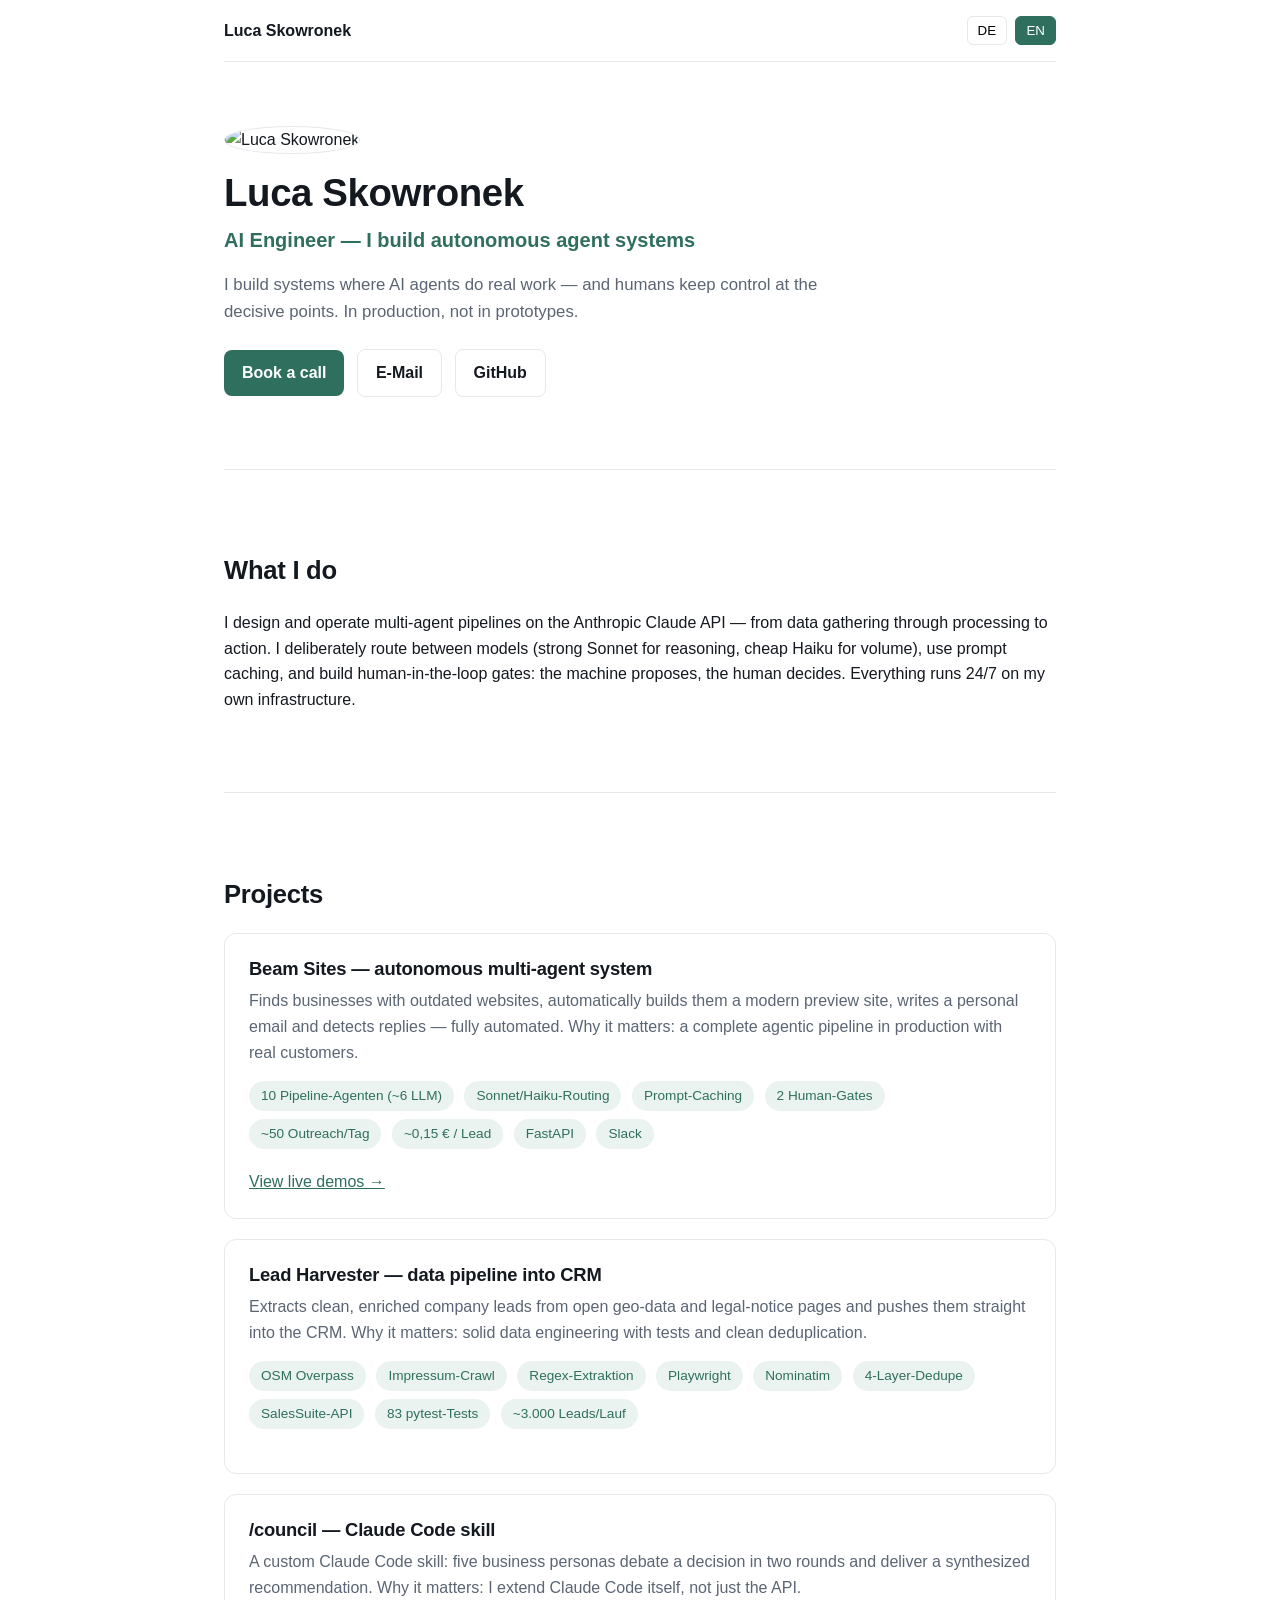
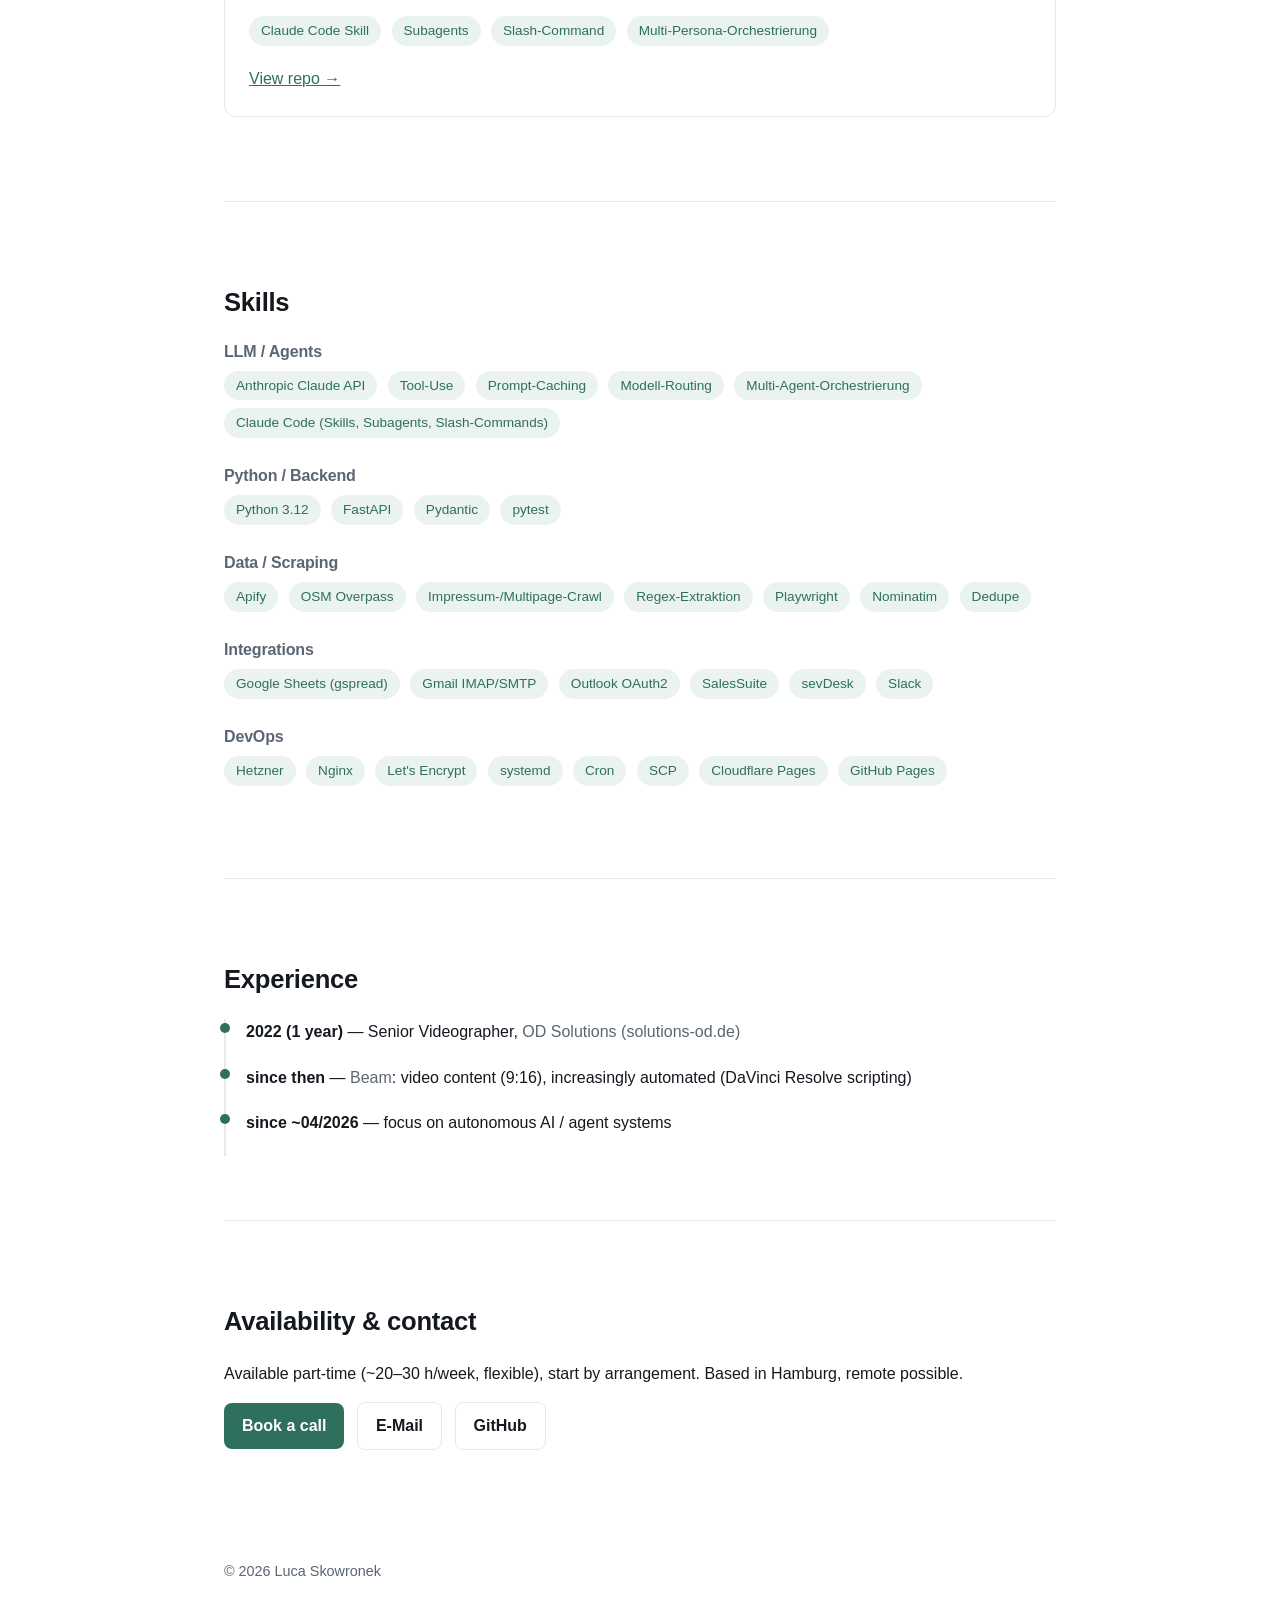
==== index.html @ d26a1baf "feat: bilingual static portfolio site + CV PDF Single-page DE/EN portfolio (HTML/CSS + vanilla JS) f" ====
<!DOCTYPE html>
<html lang="de">
<head>
  <meta charset="UTF-8" />
  <meta name="viewport" content="width=device-width, initial-scale=1.0" />
  <title>Luca Skowronek — AI Engineer</title>
  <meta name="description" content="Luca Skowronek — AI Engineer. Ich baue autonome Multi-Agent-Systeme mit der Anthropic Claude API. / I build autonomous multi-agent systems on the Anthropic Claude API." />
  <link rel="stylesheet" href="styles.css" />
</head>
<body>
  <header>
    <a class="brand" href="#hero">Luca Skowronek</a>
    <div class="lang-toggle">
      <button data-lang="de" type="button">DE</button>
      <button data-lang="en" type="button">EN</button>
    </div>
  </header>

  <main>
    <section id="hero">
      <img class="photo" src="assets/photo.jpg" alt="Luca Skowronek" />
      <h1>Luca Skowronek</h1>
      <p class="headline">
        <span class="lang-de">AI Engineer — ich baue autonome Agent-Systeme</span>
        <span class="lang-en">AI Engineer — I build autonomous agent systems</span>
      </p>
      <p class="pitch">
        <span class="lang-de">Ich baue Systeme, in denen KI-Agenten echte Arbeit erledigen — und der Mensch an den entscheidenden Punkten die Kontrolle behält. In Produktion, nicht im Prototyp.</span>
        <span class="lang-en">I build systems where AI agents do real work — and humans keep control at the decisive points. In production, not in prototypes.</span>
      </p>
      <div class="cta">
        <a class="btn btn-primary" href="https://calendly.com/business-lucaskowronek">
          <span class="lang-de">Gespräch buchen</span><span class="lang-en">Book a call</span>
        </a>
        <a class="btn btn-secondary" href="mailto:business@lucaskowronek.de">E-Mail</a>
        <a class="btn btn-secondary" href="https://github.com/business664">GitHub</a>
      </div>
    </section>

    <section id="was-ich-mache">
      <h2><span class="lang-de">Was ich mache</span><span class="lang-en">What I do</span></h2>
      <p>
        <span class="lang-de">Ich entwerfe und betreibe Multi-Agent-Pipelines mit der Anthropic Claude API — von der Datenbeschaffung über die Verarbeitung bis zur Aktion. Ich route bewusst zwischen Modellen (starkes Sonnet fürs Denken, günstiges Haiku fürs Volumen), nutze Prompt-Caching und baue Human-in-the-Loop-Gates ein: Die Maschine schlägt vor, der Mensch entscheidet. Alles läuft 24/7 auf eigener Infrastruktur.</span>
        <span class="lang-en">I design and operate multi-agent pipelines on the Anthropic Claude API — from data gathering through processing to action. I deliberately route between models (strong Sonnet for reasoning, cheap Haiku for volume), use prompt caching, and build human-in-the-loop gates: the machine proposes, the human decides. Everything runs 24/7 on my own infrastructure.</span>
      </p>
    </section>

    <section id="projekte">
      <h2><span class="lang-de">Projekte</span><span class="lang-en">Projects</span></h2>

      <article class="card">
        <h3>
          <span class="lang-de">Beam Sites — autonomes Multi-Agent-System</span>
          <span class="lang-en">Beam Sites — autonomous multi-agent system</span>
        </h3>
        <p>
          <span class="lang-de">Findet Unternehmen mit veralteten Websites, baut ihnen automatisch eine moderne Vorschau-Website, schreibt eine persönliche Mail und erkennt Antworten — vollautomatisch. Warum es zählt: eine komplette agentische Pipeline in Produktion mit echten Kunden.</span>
          <span class="lang-en">Finds businesses with outdated websites, automatically builds them a modern preview site, writes a personal email and detects replies — fully automated. Why it matters: a complete agentic pipeline in production with real customers.</span>
        </p>
        <div class="chips">
          <span class="chip">10 Pipeline-Agenten (~6 LLM)</span>
          <span class="chip">Sonnet/Haiku-Routing</span>
          <span class="chip">Prompt-Caching</span>
          <span class="chip">2 Human-Gates</span>
          <span class="chip">~50 Outreach/Tag</span>
          <span class="chip">~0,15 € / Lead</span>
          <span class="chip">FastAPI</span>
          <span class="chip">Slack</span>
        </div>
        <a href="https://beamsites.de">
          <span class="lang-de">Live-Demos ansehen →</span><span class="lang-en">View live demos →</span>
        </a>
      </article>

      <article class="card">
        <h3>
          <span class="lang-de">Lead-Harvester — Datenpipeline ins CRM</span>
          <span class="lang-en">Lead Harvester — data pipeline into CRM</span>
        </h3>
        <p>
          <span class="lang-de">Gewinnt aus offenen Geodaten und Impressums-Seiten saubere, angereicherte Firmen-Leads und pusht sie direkt ins CRM. Warum es zählt: belastbares Daten-Engineering mit Tests und sauberer Deduplizierung.</span>
          <span class="lang-en">Extracts clean, enriched company leads from open geo-data and legal-notice pages and pushes them straight into the CRM. Why it matters: solid data engineering with tests and clean deduplication.</span>
        </p>
        <div class="chips">
          <span class="chip">OSM Overpass</span>
          <span class="chip">Impressum-Crawl</span>
          <span class="chip">Regex-Extraktion</span>
          <span class="chip">Playwright</span>
          <span class="chip">Nominatim</span>
          <span class="chip">4-Layer-Dedupe</span>
          <span class="chip">SalesSuite-API</span>
          <span class="chip">83 pytest-Tests</span>
          <span class="chip">~3.000 Leads/Lauf</span>
        </div>
      </article>

      <article class="card">
        <h3>
          <span class="lang-de">/council — Claude-Code-Skill</span>
          <span class="lang-en">/council — Claude Code skill</span>
        </h3>
        <p>
          <span class="lang-de">Ein eigenes Skill für Claude Code: fünf Business-Personas diskutieren eine Entscheidungsfrage in zwei Runden und liefern eine synthetisierte Empfehlung. Warum es zählt: ich erweitere Claude Code selbst, nicht nur die API.</span>
          <span class="lang-en">A custom Claude Code skill: five business personas debate a decision in two rounds and deliver a synthesized recommendation. Why it matters: I extend Claude Code itself, not just the API.</span>
        </p>
        <div class="chips">
          <span class="chip">Claude Code Skill</span>
          <span class="chip">Subagents</span>
          <span class="chip">Slash-Command</span>
          <span class="chip">Multi-Persona-Orchestrierung</span>
        </div>
        <a href="https://github.com/business664/council">
          <span class="lang-de">Repo ansehen →</span><span class="lang-en">View repo →</span>
        </a>
      </article>
    </section>

    <section id="skills">
      <h2>Skills</h2>
      <div class="skill-group">
        <h3>LLM / Agents</h3>
        <div class="chips">
          <span class="chip">Anthropic Claude API</span>
          <span class="chip">Tool-Use</span>
          <span class="chip">Prompt-Caching</span>
          <span class="chip">Modell-Routing</span>
          <span class="chip">Multi-Agent-Orchestrierung</span>
          <span class="chip">Claude Code (Skills, Subagents, Slash-Commands)</span>
        </div>
      </div>
      <div class="skill-group">
        <h3>Python / Backend</h3>
        <div class="chips">
          <span class="chip">Python 3.12</span>
          <span class="chip">FastAPI</span>
          <span class="chip">Pydantic</span>
          <span class="chip">pytest</span>
        </div>
      </div>
      <div class="skill-group">
        <h3>Data / Scraping</h3>
        <div class="chips">
          <span class="chip">Apify</span>
          <span class="chip">OSM Overpass</span>
          <span class="chip">Impressum-/Multipage-Crawl</span>
          <span class="chip">Regex-Extraktion</span>
          <span class="chip">Playwright</span>
          <span class="chip">Nominatim</span>
          <span class="chip">Dedupe</span>
        </div>
      </div>
      <div class="skill-group">
        <h3><span class="lang-de">Integrationen</span><span class="lang-en">Integrations</span></h3>
        <div class="chips">
          <span class="chip">Google Sheets (gspread)</span>
          <span class="chip">Gmail IMAP/SMTP</span>
          <span class="chip">Outlook OAuth2</span>
          <span class="chip">SalesSuite</span>
          <span class="chip">sevDesk</span>
          <span class="chip">Slack</span>
        </div>
      </div>
      <div class="skill-group">
        <h3>DevOps</h3>
        <div class="chips">
          <span class="chip">Hetzner</span>
          <span class="chip">Nginx</span>
          <span class="chip">Let's Encrypt</span>
          <span class="chip">systemd</span>
          <span class="chip">Cron</span>
          <span class="chip">SCP</span>
          <span class="chip">Cloudflare Pages</span>
          <span class="chip">GitHub Pages</span>
        </div>
      </div>
    </section>

    <section id="erfahrung">
      <h2><span class="lang-de">Erfahrung</span><span class="lang-en">Experience</span></h2>
      <ol class="timeline">
        <li>
          <span class="when">2022 <span class="lang-de">(1 Jahr)</span><span class="lang-en">(1 year)</span></span> —
          <span class="lang-de">Senior Videograf</span><span class="lang-en">Senior Videographer</span>,
          <span class="where">OD Solutions (solutions-od.de)</span>
        </li>
        <li>
          <span class="when"><span class="lang-de">danach–heute</span><span class="lang-en">since then</span></span> —
          <span class="where">Beam</span>:
          <span class="lang-de">Video-Content (9:16), zunehmend automatisiert (DaVinci-Resolve-Scripting)</span>
          <span class="lang-en">video content (9:16), increasingly automated (DaVinci Resolve scripting)</span>
        </li>
        <li>
          <span class="when"><span class="lang-de">seit ~04/2026</span><span class="lang-en">since ~04/2026</span></span> —
          <span class="lang-de">Fokus auf autonome AI-/Agent-Systeme</span>
          <span class="lang-en">focus on autonomous AI / agent systems</span>
        </li>
      </ol>
    </section>

    <section id="kontakt">
      <h2><span class="lang-de">Verfügbarkeit &amp; Kontakt</span><span class="lang-en">Availability &amp; contact</span></h2>
      <p>
        <span class="lang-de">Verfügbar für Teilzeit (~20–30 h/Woche, flexibel), Eintritt nach Absprache. Standort Hamburg, remote möglich.</span>
        <span class="lang-en">Available part-time (~20–30 h/week, flexible), start by arrangement. Based in Hamburg, remote possible.</span>
      </p>
      <div class="cta">
        <a class="btn btn-primary" href="https://calendly.com/business-lucaskowronek">
          <span class="lang-de">Gespräch buchen</span><span class="lang-en">Book a call</span>
        </a>
        <a class="btn btn-secondary" href="mailto:business@lucaskowronek.de">E-Mail</a>
        <a class="btn btn-secondary" href="https://github.com/business664">GitHub</a>
      </div>
    </section>
  </main>

  <footer>
    <p>© 2026 Luca Skowronek</p>
  </footer>

  <script src="script.js" defer></script>
</body>
</html>
---- styles.css ----
:root {
  --bg: #ffffff;
  --fg: #14181f;
  --muted: #5b6573;
  --accent: #2f6f5e;        /* ruhiges Gruen; final anpassbar */
  --accent-soft: #eaf3f0;
  --border: #e6e8ec;
  --maxw: 880px;
  --font: -apple-system, BlinkMacSystemFont, "Segoe UI", Inter, Roboto, sans-serif;
}

* { box-sizing: border-box; }
html { scroll-behavior: smooth; }
body { margin: 0; font-family: var(--font); color: var(--fg); background: var(--bg); line-height: 1.6; }
main { max-width: var(--maxw); margin: 0 auto; padding: 0 24px; }
section { padding: 64px 0; border-top: 1px solid var(--border); }
h1, h2, h3 { line-height: 1.2; letter-spacing: -0.01em; }
h2 { font-size: 1.6rem; margin-bottom: 24px; }
a { color: var(--accent); }

/* Header */
header {
  display: flex; justify-content: space-between; align-items: center;
  max-width: var(--maxw); margin: 0 auto; padding: 16px 24px;
}
.brand { font-weight: 700; text-decoration: none; color: var(--fg); }
.lang-toggle button {
  border: 1px solid var(--border); background: #fff; cursor: pointer;
  padding: 6px 10px; border-radius: 6px; margin-left: 4px;
}
.lang-toggle button.active { background: var(--accent); color: #fff; border-color: var(--accent); }

/* Buttons + Chips */
.chip {
  display: inline-block; background: var(--accent-soft); color: var(--accent);
  border-radius: 999px; padding: 4px 12px; margin: 0 6px 8px 0; font-size: 0.85rem;
}
.btn {
  display: inline-block; padding: 10px 18px; border-radius: 8px; text-decoration: none;
  font-weight: 600; margin: 0 8px 8px 0;
}
.btn-primary { background: var(--accent); color: #fff; }
.btn-secondary { border: 1px solid var(--border); color: var(--fg); }

/* Hero */
#hero { text-align: left; }
#hero .photo {
  width: 96px; height: 96px; border-radius: 50%; object-fit: cover;
  border: 1px solid var(--border); margin-bottom: 16px;
}
#hero h1 { font-size: 2.4rem; margin: 0 0 8px; }
#hero .headline { font-size: 1.25rem; color: var(--accent); margin: 0 0 16px; font-weight: 600; }
#hero .pitch { font-size: 1.05rem; color: var(--muted); max-width: 640px; margin: 0 0 24px; }

/* Cards */
.card { border: 1px solid var(--border); border-radius: 12px; padding: 24px; margin-bottom: 20px; }
.card h3 { margin: 0 0 8px; font-size: 1.15rem; }
.card p { color: var(--muted); margin: 0 0 16px; }
.card .chips { margin-bottom: 12px; }

/* Skills */
.skill-group { margin-bottom: 20px; }
.skill-group h3 { font-size: 1rem; margin: 0 0 10px; color: var(--muted); }

/* Timeline */
.timeline { list-style: none; padding: 0; margin: 0; }
.timeline li { padding: 0 0 20px 20px; border-left: 2px solid var(--border); position: relative; }
.timeline li::before {
  content: ""; width: 10px; height: 10px; background: var(--accent);
  border-radius: 50%; position: absolute; left: -6px; top: 4px;
}
.timeline .when { font-weight: 600; }
.timeline .where { color: var(--muted); }

/* Footer */
footer { max-width: var(--maxw); margin: 0 auto; padding: 24px; color: var(--muted); font-size: 0.9rem; }

/* Sprach-Sichtbarkeit */
html[lang="de"] .lang-en { display: none; }
html[lang="en"] .lang-de { display: none; }

/* Scroll-Reveal */
.reveal { opacity: 0; transform: translateY(16px); transition: opacity .5s ease, transform .5s ease; }
.reveal.visible { opacity: 1; transform: none; }
@media (prefers-reduced-motion: reduce) { .reveal { opacity: 1; transform: none; transition: none; } }

/* Mobile */
@media (max-width: 600px) {
  #hero h1 { font-size: 1.9rem; }
  header { flex-wrap: wrap; gap: 8px; }
  section { padding: 40px 0; }
  .btn { display: block; text-align: center; margin-right: 0; }
}

/* Print / PDF (1-seitig, ATS-freundlich) */
@media print {
  .lang-toggle, .btn, #hero .photo { display: none !important; }
  .reveal { opacity: 1 !important; transform: none !important; }
  html[lang="en"] .lang-de, html[lang="de"] .lang-en { display: none; } /* aktive Sprache drucken */
  body { font-size: 10.5pt; color: #000; }
  main { max-width: 100%; padding: 0; }
  header { padding: 0 0 8px; }
  section { padding: 10px 0; border-top: none; break-inside: avoid; }
  h2 { font-size: 12pt; margin-bottom: 6px; }
  #hero h1 { font-size: 18pt; }
  .card { border: none; padding: 0 0 8px; margin-bottom: 8px; }
  .chip { background: none; color: #000; padding: 0; margin-right: 8px; }
  .chip::after { content: " ·"; }
  a { color: #000; text-decoration: none; }
  footer { padding: 8px 0 0; }
  @page { margin: 14mm; }
}
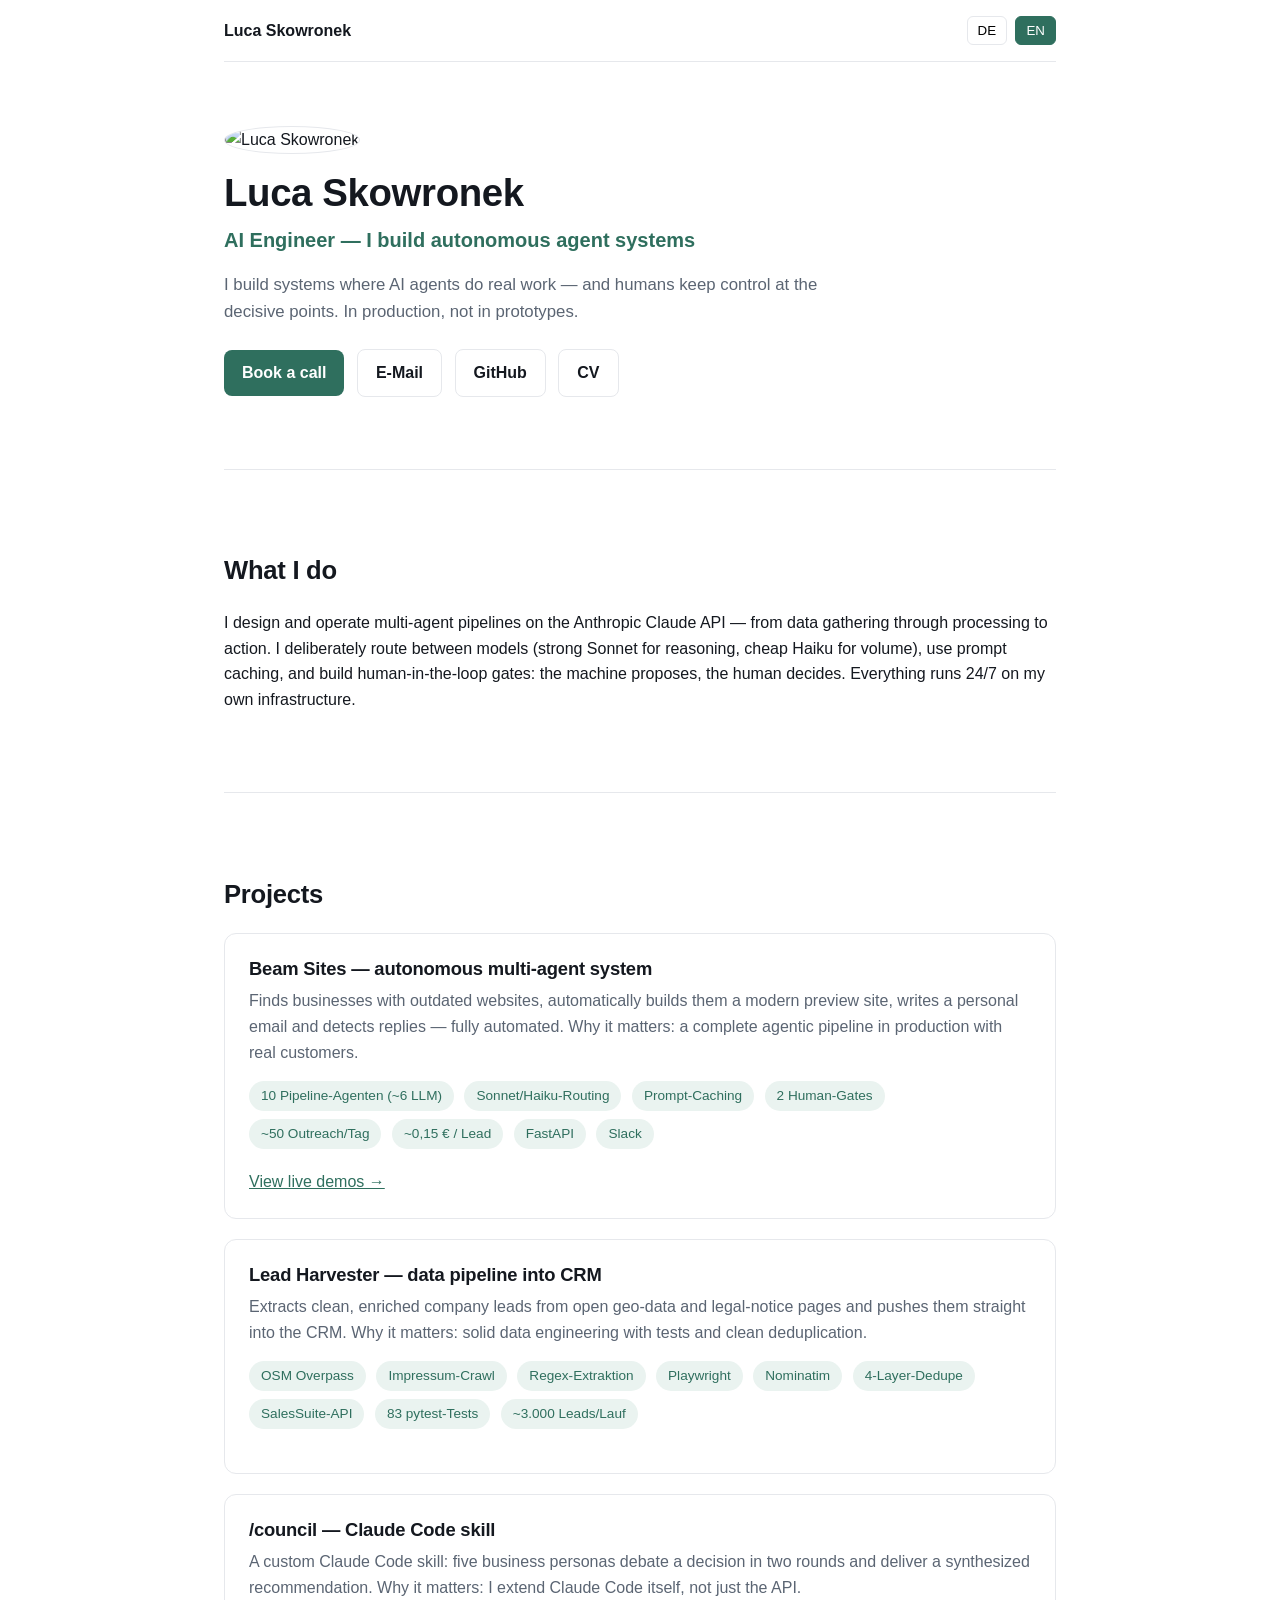
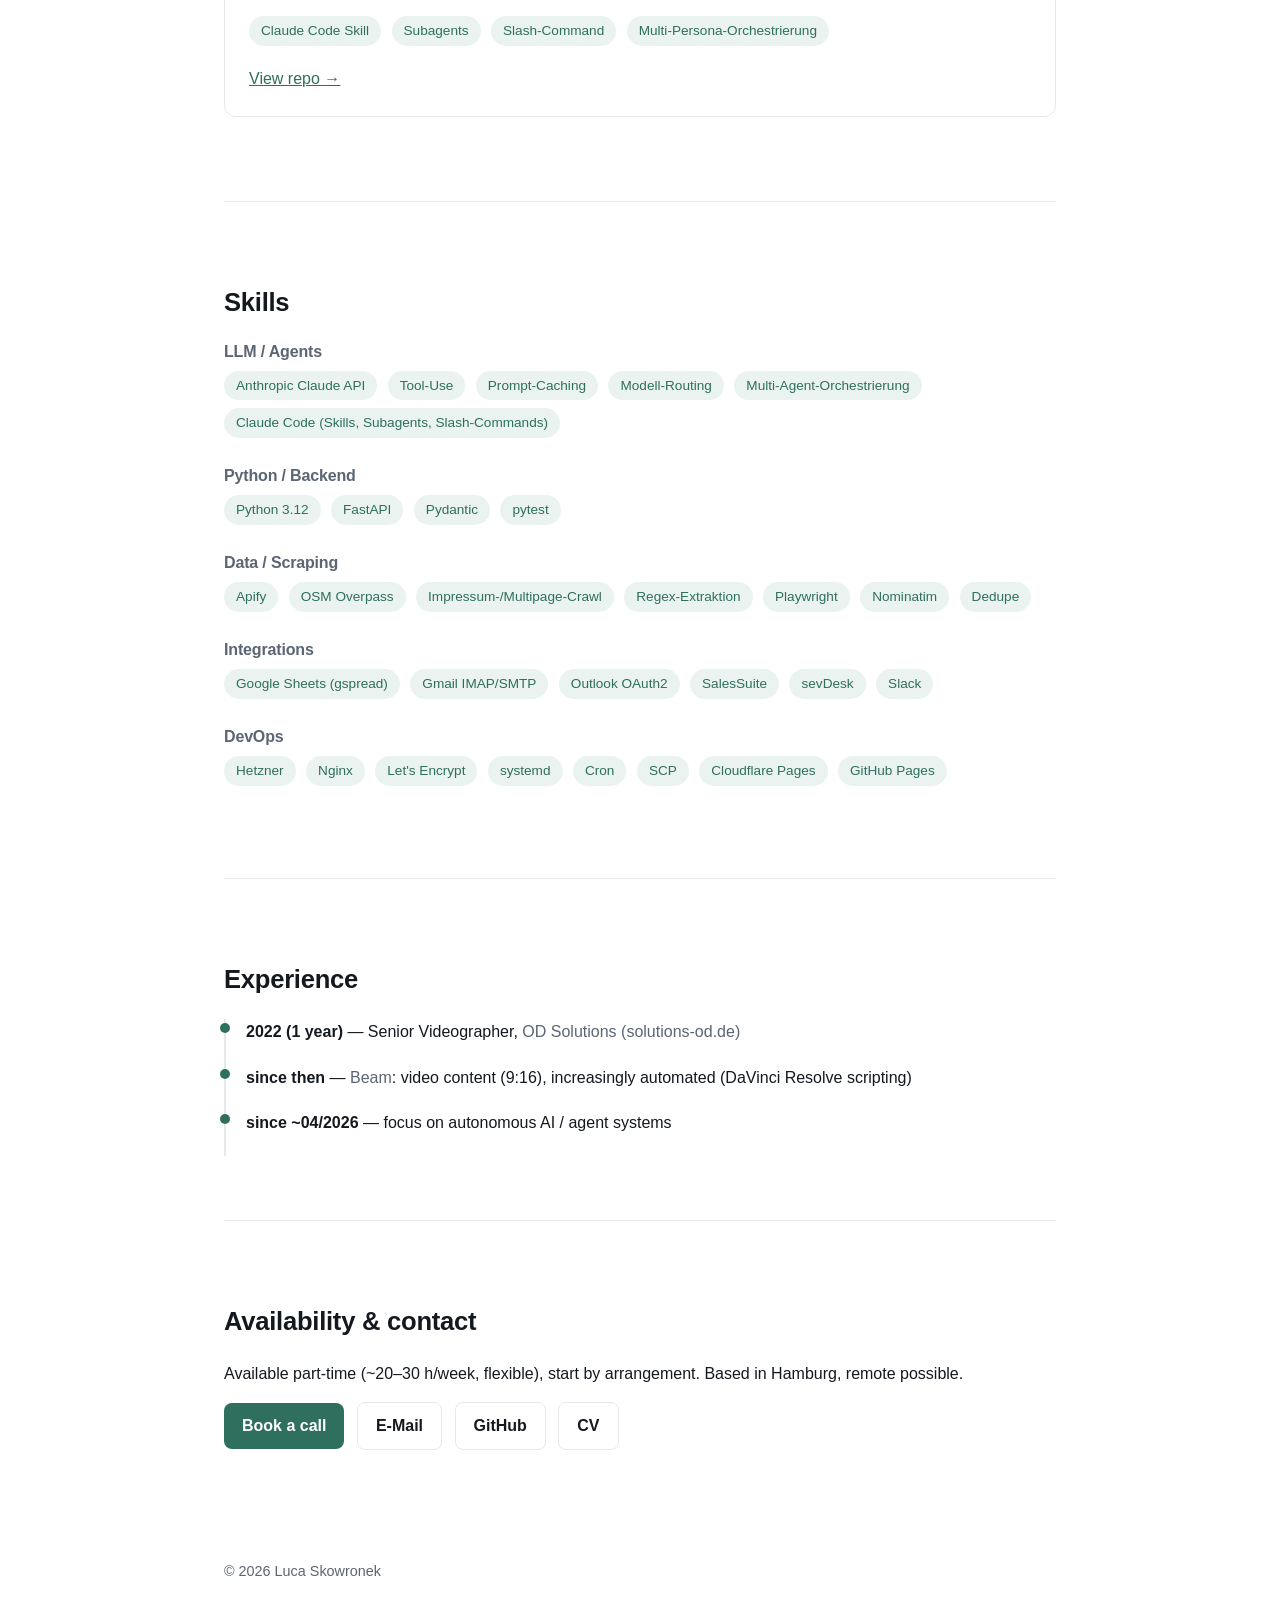
==== commit b1304f02: "feat: bilingual 2-page CV (cv.html) + link from portfolio Co-Authored-By: Claude Opus 4.7 (1M contex" ====
--- a/index.html
+++ b/index.html
@@ -34,6 +34,7 @@
         </a>
         <a class="btn btn-secondary" href="mailto:business@lucaskowronek.de">E-Mail</a>
         <a class="btn btn-secondary" href="https://github.com/business664">GitHub</a>
+        <a class="btn btn-secondary" href="cv.html"><span class="lang-de">Lebenslauf</span><span class="lang-en">CV</span></a>
       </div>
     </section>
 
@@ -209,6 +210,7 @@
         </a>
         <a class="btn btn-secondary" href="mailto:business@lucaskowronek.de">E-Mail</a>
         <a class="btn btn-secondary" href="https://github.com/business664">GitHub</a>
+        <a class="btn btn-secondary" href="cv.html"><span class="lang-de">Lebenslauf</span><span class="lang-en">CV</span></a>
       </div>
     </section>
   </main>
